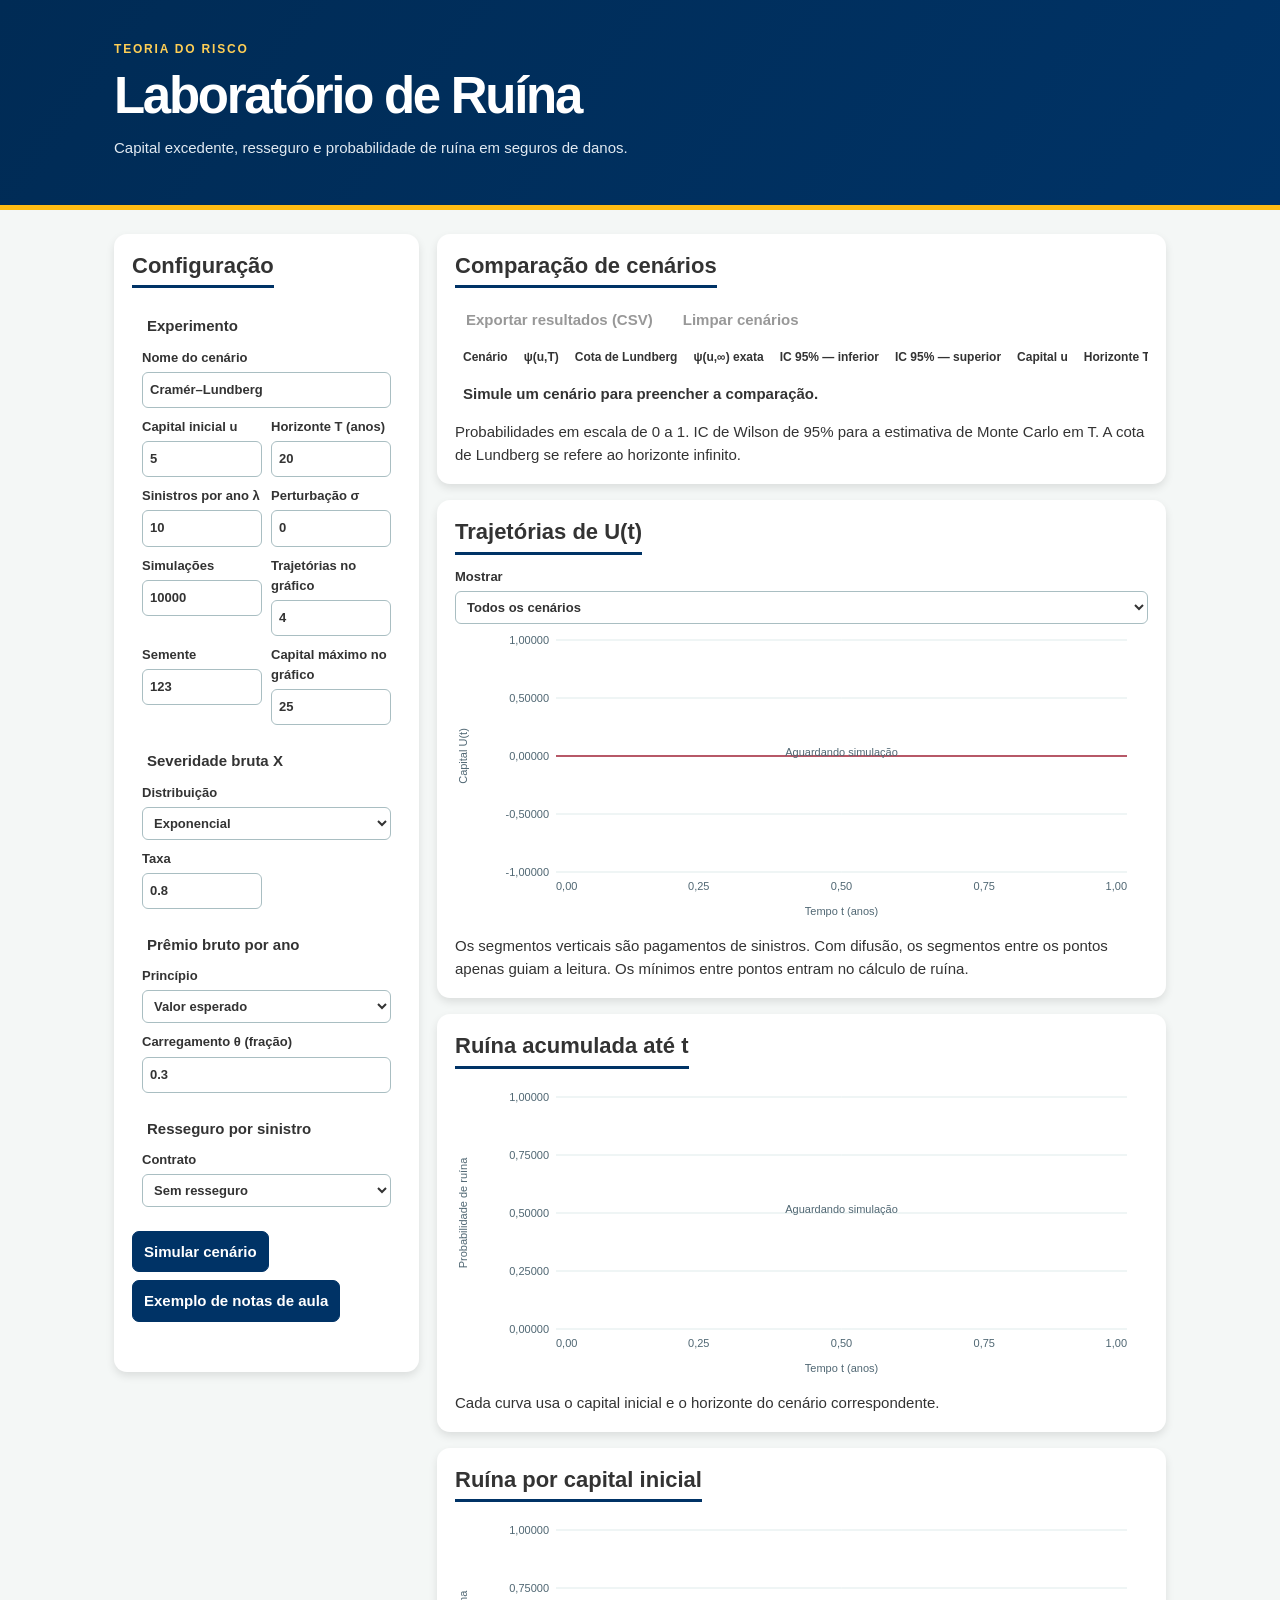
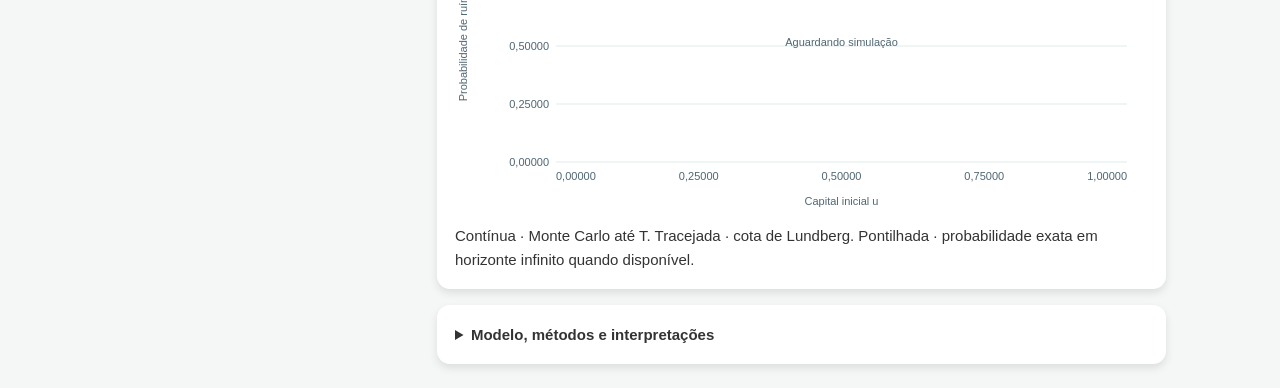
==== interfaces/lab-atuarial-ruina/index.html @ b3646200 "corrigindo nome da pasta e adicionando imagem" ====
<!doctype html>
<html lang="pt-BR">
<head><meta charset="utf-8"><meta name="viewport" content="width=device-width, initial-scale=1"><title>Laboratório de Ruína</title>
<style>
/* ==========================================================================
   CONFIGURAÇÕES GERAIS E TIPOGRAFIA
   ========================================================================== */
body { 
    font-family: 'Roboto', sans-serif; 
    background-color: #f4f7f6; /* Um cinza azulado suave para o fundo */
    color: #333;
}

/* ==========================================================================
   NAVEGAÇÃO E RODAPÉ (CORES INSTITUCIONAIS)
   ========================================================================== */
.navbar { 
    background-color: #003366 !important; /* Azul Atuarial */
}

.navbar-brand, .nav-link { 
    color: white !important; 
}

footer { 
    background-color: #212529; 
    color: white; 
    padding: 40px 0; 
}

/* ==========================================================================
   HERO SECTION E CARROSSEL
   ========================================================================== */
.hero-section { 
    background: linear-gradient(rgba(0,51,102,0.8), rgba(0,51,102,0.8)), 
                url('https://images.unsplash.com/photo-1454165833767-027ffbe10330?auto=format&fit=crop&w=1350&q=80');
    background-size: cover;
    color: white;
    padding: 100px 0;
    text-align: center;
}

.overlay-carousel {
    height: 60vh;
    min-height: 400px;
    background-size: cover;
    background-position: center;
    display: flex;
    align-items: center;
    justify-content: center;
}

.carousel-caption {
    bottom: 30%;
    text-shadow: 2px 2px 10px rgba(0,0,0,0.8);
}

/* ==========================================================================
   COMPONENTES DO PORTAL (NOTÍCIAS E CARDS)
   ========================================================================== */
.section-title { 
    border-bottom: 3px solid #003366; 
    display: inline-block; 
    padding-bottom: 10px; 
    margin-bottom: 30px; 
}

/* Card Genérico de Atuária */
.card-atuaria { 
    transition: transform 0.3s; 
    border: none; 
    box-shadow: 0 4px 8px rgba(0,0,0,0.1); 
}

.card-atuaria:hover { 
    transform: translateY(-5px); 
}

/* Card Específico de Notícias e Eventos */
.news-card {
    transition: all 0.3s ease;
    border-radius: 15px !important;
    overflow: hidden;
    position: relative;
    background: white;
    border: none;
}

.news-card:hover {
    transform: translateY(-10px);
    box-shadow: 0 15px 30px rgba(0,0,0,0.1) !important;
}

.news-card img {
    height: 200px;
    object-fit: cover;
}

/* Badge de Data (Estilo Calendário) */
.date-badge {
    position: absolute;
    top: 15px;
    right: 15px;
    background: white;
    padding: 8px 15px;
    border-radius: 10px;
    box-shadow: 0 4px 10px rgba(0,0,0,0.1);
    z-index: 5;
    text-align: center;
}

.date-badge .day {
    display: block;
    font-size: 1.3rem;
    font-weight: bold;
    color: #003366;
    line-height: 1;
}

.date-badge .month {
    font-size: 0.75rem;
    color: #888;
    font-weight: bold;
}

/* Estilos Específicos da Página de Contato */
.top-bar {
    background-color: #002b55; /* Um azul um pouco mais escuro que o principal */
    font-size: 0.9rem;
}

.top-bar a:hover {
    color: #ffbc13 !important; /* Cor de destaque (amarelo/ouro) parecida com a do IBA */
    transition: 0.3s;
}

.form-control:focus, .form-select:focus {
    border-color: #003366;
    box-shadow: 0 0 0 0.25rem rgba(0, 51, 102, 0.25);
}

.btn-primary {
    background-color: #003366;
    border: none;
}

.btn-primary:hover {
    background-color: #002244;
}
a.text-muted:hover {
    color: #003366 !important; /* Cor azul do Portal Halley ao passar o mouse */
}

/* Estilo da Equipe */
.team-img {
    width: 160px; /* Tamanho fixo para as fotos */
    height: 160px;
    object-fit: cover; /* Garante que a foto não estique */
    border: 5px solid white;
    transition: transform 0.3s ease;
}

.testimonial-item:hover .team-img {
    transform: scale(1.05); /* Leve zoom ao passar o mouse */
    border-color: #003366; /* Muda a borda para o azul do portal */
}

.testimonial-item h5 {
    color: #003366;
}

/* Abrir dropdown ao passar o mouse em telas grandes */
@media (min-width: 992px) {
    .nav-item.dropdown:hover .dropdown-menu {
        display: block;
        margin-top: 0; /* Remove o delay de distância */
    }
}

/* Estilo elegante para o menu suspenso */
.dropdown-menu {
    background-color: white;
    border-radius: 8px;
    padding: 10px 0;
    transition: all 0.3s ease;
}

.dropdown-item {
    color: #003366 !important;
    font-size: 0.9rem;
    padding: 8px 20px;
}

.dropdown-item:hover {
    background-color: #f4f7f6;
    color: #0056b3 !important;
}

.dropdown:hover .dropdown-menu {
        display: block;
        margin-top: 0;
    }
}

/* Layout do laboratório */

:root{color-scheme:light;--navy:#003366;--accent:#003366;--ink:#333;--muted:#53616f;--line:#d6dfe8}*{box-sizing:border-box}body{margin:0;font-size:15px;line-height:1.55}header{background:var(--navy);color:white;padding:28px max(24px,calc((100% - 1052px)/2));border-bottom:4px solid #002b55}h1{font-size:clamp(28px,4vw,45px);margin:3px 0;letter-spacing:-.025em}header p{margin:0;color:#e3edf7}.brand{font-weight:750;color:#fff;letter-spacing:.11em}main{max-width:1100px;margin:auto;padding:24px;display:grid;grid-template-columns:305px minmax(0,1fr);gap:18px;align-items:start}aside,section,details{background:white;border-radius:13px;padding:18px}h2,h3{line-height:1.25;margin:0 0 10px}h2{font-size:22px}h3{font-size:16px}fieldset{margin:14px 0;border:1px solid var(--line);border-radius:8px;padding:10px}legend{font-weight:740;padding:0 5px}.fields{display:grid;grid-template-columns:1fr 1fr;gap:9px}.wide{grid-column:1/-1}label{display:block;font-size:13px;font-weight:650}input,select,button{font:inherit}input,select{width:100%;margin-top:4px;padding:7px;border:1px solid #a9bec2;border-radius:6px;background:white;color:var(--ink);font-variant-numeric:tabular-nums}button{cursor:pointer;border:1px solid var(--accent);border-radius:7px;padding:8px 11px;background:white;color:var(--accent);font-weight:720}button:disabled{opacity:.5;cursor:default}button:focus-visible,input:focus-visible,select:focus-visible{outline:2px solid #003366;outline-offset:2px}.actions,.legend{display:flex;gap:8px;flex-wrap:wrap}.outputs{display:grid;gap:16px;min-width:0}.note,small{color:var(--muted)}.note{margin:6px 0 0}.status{min-height:24px;color:var(--accent);margin-top:8px}.scroll{overflow:auto}table{width:100%;border-collapse:collapse;font-variant-numeric:tabular-nums}th,td{padding:8px;text-align:left;border-bottom:1px solid var(--line);white-space:nowrap}th{font-size:12px;color:var(--muted)}td:first-child{font-weight:700}canvas{display:block;width:100%;height:300px}.legend{margin-top:4px;font-size:13px}.key{display:inline-block;width:22px;border-top:3px solid;vertical-align:middle;margin-right:5px}.key.dash{border-top-style:dashed}.key.dot{border-top-style:dotted}summary{cursor:pointer;font-weight:750}.error{color:#a52133}.math{font-family:Georgia,serif;font-size:17px}a{color:var(--accent)}[hidden]{display:none!important}@media(max-width:850px){main{grid-template-columns:1fr}aside{max-width:none}}@media(max-width:460px){main{padding:10px}aside,section,details{padding:12px}canvas{height:260px}}

.lab-card { box-shadow: 0 4px 8px rgba(0,0,0,.1); min-width: 0; }
.lab-card > .section-title { margin: 0 0 12px; padding-bottom: 6px; }
#form .actions button {
    background-color: #003366;
    color: #fff;
    border: 1px solid #003366;
    visibility: visible;
    opacity: 1;
}
#form .actions button:not(:disabled):is(:hover, :focus-visible) {
    background-color: #002244;
}
#form .actions button:disabled {
    background-color: #53616f;
    border-color: #53616f;
}

/* Cabeçalho no padrão do portal (mesmo estilo do index: gradiente azul, filete dourado) */
body > header {
    background: linear-gradient(125deg, #002b55, #003366);
    color: #ffffff;
    padding: 40px max(24px, calc((100% - 1052px) / 2));
    border-bottom: 5px solid #ffbc13;
}
body > header p {
    color: #e1eaf2;
    margin: 6px 0;
    max-width: 670px;
}
body > header .eyebrow {
    color: #ffcf55;
    font-size: 12px;
    text-transform: uppercase;
    font-weight: 750;
    letter-spacing: .15em;
}
body > header h1 {
    font-size: clamp(29px, 4.1vw, 51px);
    letter-spacing: -.045em;
    line-height: 1.12;
    margin: 8px 0 12px;
}

</style></head>
<body><header><div class="eyebrow">TEORIA DO RISCO</div><h1>Laboratório de Ruína</h1><p>Capital excedente, resseguro e probabilidade de ruína em seguros de danos.</p></header>
<main><aside class="lab-card"><h2 class="section-title">Configuração</h2>
<form id="form">
<fieldset><legend>Experimento</legend><div class="fields">
<label class="wide">Nome do cenário<input name="title" value="Cramér–Lundberg" maxlength="45" required></label>
<label>Capital inicial u<input name="u" type="number" min="0" step="any" value="5" required></label>
<label>Horizonte T (anos)<input name="T" type="number" min="0.0001" step="any" value="20" required></label>
<label>Sinistros por ano λ<input name="lambda" type="number" min="0.000001" step="any" value="10" required></label>
<label>Perturbação σ<input name="sigma" type="number" min="0" step="any" value="0" required></label>
<label>Simulações<input name="n" type="number" min="100" max="200000" step="1" value="10000" required></label>
<label>Trajetórias no gráfico<input name="paths" type="number" min="1" max="10" value="4" required></label>
<label>Semente<input name="seed" type="number" min="0" max="4294967295" value="123" required></label>
<label>Capital máximo no gráfico<input name="umax" type="number" min="0.000001" step="any" value="25" required></label>
</div></fieldset>
<fieldset><legend>Severidade bruta X</legend><div class="fields">
<label class="wide">Distribuição<select name="dist"><option value="exp">Exponencial</option><option value="gamma">Gama</option><option value="ln">Lognormal</option><option value="pareto">Pareto I</option><option value="disc">Discreta</option></select></label>
<label id="labelA"><span>Taxa</span><input name="a" type="number" step="any" value="0.8" required></label>
<label id="labelB" hidden><span>Taxa</span><input name="b" type="number" step="any" value="1" required disabled></label>
<label id="support" hidden class="wide">Valores (separados por espaços)<input name="xs" value="1000 2000 3000" required disabled></label>
<label id="weights" hidden class="wide">Probabilidades (ponto decimal)<input name="ps" value="0.05 0.15 0.80" required disabled></label>
</div></fieldset>
<fieldset><legend>Prêmio bruto por ano</legend><div class="fields">
<label class="wide">Princípio<select name="principle"><option value="mean">Valor esperado</option><option value="pure">Prêmio puro</option><option value="var">Variância</option><option value="sd">Desvio padrão</option><option value="exp">Exponencial (utilidade zero)</option><option value="manual">Taxa informada</option></select></label>
<label class="wide" id="loading"><span>Carregamento θ (fração)</span><input name="theta" type="number" min="0" step="any" value="0.3" required></label>
</div></fieldset>
<fieldset><legend>Resseguro por sinistro</legend><div class="fields">
<label class="wide">Contrato<select name="treaty"><option value="none">Sem resseguro</option><option value="quota">Quota-parte</option><option value="layer">Excesso de danos</option></select></label>
<label id="retention" hidden><span>Prioridade d</span><input name="d" type="number" min="0" step="any" value="3" required disabled></label>
<label id="layerLimit" hidden>Limite da camada L<input name="L" type="number" min="0.000001" step="any" placeholder="Vazio = ilimitada" disabled></label>
<label id="reLoading" hidden class="wide">Carregamento do resseguro η<input name="eta" type="number" min="0" step="any" value="0.2" required disabled></label>
</div></fieldset>
<div class="actions"><button type="submit">Simular cenário</button><button id="example" type="button">Exemplo de notas de aula</button></div>
<div id="status" class="status" role="status"></div>
</form></aside>
<div class="outputs">
<section class="lab-card"><h2 class="section-title">Comparação de cenários</h2><div class="actions"><button id="csv" disabled>Exportar resultados (CSV)</button><button id="clear" disabled>Limpar cenários</button></div>
<div class="scroll"><table id="results"></table></div><p class="note">Probabilidades em escala de 0 a 1. IC de Wilson de 95% para a estimativa de Monte Carlo em T. A cota de Lundberg se refere ao horizonte infinito.</p></section>
<section class="lab-card"><h2 class="section-title">Trajetórias de U(t)</h2><label>Mostrar <select id="pathScenario"><option value="all">Todos os cenários</option></select></label><canvas id="paths" role="img" aria-label="Trajetórias simuladas do capital excedente"></canvas><div id="pathLegend" class="legend"></div><p class="note">Os segmentos verticais são pagamentos de sinistros. Com difusão, os segmentos entre os pontos apenas guiam a leitura. Os mínimos entre pontos entram no cálculo de ruína.</p></section>
<section class="lab-card"><h2 class="section-title">Ruína acumulada até t</h2><canvas id="time" role="img" aria-label="Probabilidade de ruína por tempo de observação"></canvas><div id="timeLegend" class="legend"></div><p class="note">Cada curva usa o capital inicial e o horizonte do cenário correspondente.</p></section>
<section class="lab-card"><h2 class="section-title">Ruína por capital inicial</h2><canvas id="capital" role="img" aria-label="Estimativa, cota superior e probabilidade exata por capital inicial"></canvas><div id="capitalLegend" class="legend"></div><p class="note">Contínua · Monte Carlo até T. Tracejada · cota de Lundberg. Pontilhada · probabilidade exata em horizonte infinito quando disponível.</p></section>
<details class="lab-card"><summary>Modelo, métodos e interpretações</summary>
<p class="math">U(t) = u + ct − Σ Yᵢ + σB(t), com N(t) ∼ Poisson(λt), B independente e Yᵢ = Xᵢ − Cᵢ.</p>
<p>Com σ = 0, obtém-se Cramér–Lundberg. Com σ &gt; 0, a difusão perturba o agregado líquido (equivalentemente, adiciona σB ao capital). A difusão pode gerar variações de ambos os sinais. O evento de ruína é a ocorrência de capital estritamente negativo antes ou em T.</p>
<p>Para um ano, m = λE[X] e v = λE[X²]. Os prêmios brutos disponíveis são m, (1+θ)m, m+θv, m+θ√v, λ(M<sub>X</sub>(θ)−1)/θ e taxa informada. Para θ = 0, o princípio exponencial retorna m. O prêmio cedido é (1+η)λE[C]. A taxa c é o prêmio bruto menos o cedido. A precificação incide sobre o componente de sinistros por saltos.</p>
<p>No quota-parte, C = dX, com d entre 0 e 1. No excesso de danos, C = min(max(X−d,0), L). Após esgotar uma camada finita por sinistro, a parcela acima de d+L volta a ser da seguradora. Com L em branco, a retenção fica limitada a d. Sem franquia temporal, limite anual ou reinstalações.</p>
<p>O saldo médio anual é c−λE[Y]. Com saldo positivo, procura-se R &gt; 0 tal que λ(M<sub>Y</sub>(R)−1) + σ²R²/2 = cR. O valor mostrado para a cota usa exp(−Ru). Para retenção limitada de distribuição contínua, a integração do momento exponencial usa somas superiores e a raiz conservadora. Sem momento exponencial positivo, mostra-se a cota trivial 1. Com severidade retida exponencial, σ = 0 e saldo positivo, a fórmula exata é (λE[Y]/c)exp(−Ru). No modelo não degenerado com saldo não positivo, a probabilidade última é 1.</p>
<p>Os saltos são simulados em seus instantes de ocorrência. Com difusão, cada mínimo condicional entre instantes sucessivos é amostrado pela lei da ponte browniana. As probabilidades por capital reutilizam a perda máxima em cada trajetória. Os tempos da curva acumulada são pontos de avaliação, com mínimo calculado também em todo o intervalo entre eles. Para ler o IC com eventos raros, observe seu limite superior mesmo quando nenhuma trajetória cai em ruína.</p>
<p>Use a mesma unidade monetária para capital, severidade e limites. A variação anual de B tem variância 1, logo σ tem unidade monetária por raiz de ano. Na gama use forma e taxa. Na lognormal use média e desvio padrão do logaritmo. Na Pareto I use mínimo e forma superior a 1.</p>
<p>Base do exemplo de referência: notas de aula de Teoria do Risco.</p>
<p>Pires, D. M., Ferreira, L., Costa, L. H. e Marques, R. A. G. (2020). <em>Teoria do risco atuarial: fundamentos e conceitos</em>. Curitiba, Editora CRV. <a href="https://doi.org/10.24824/978854443755.1">DOI 10.24824/978854443755.1</a>.</p>
</details>
</div></main>
<script>
"use strict";
const $ = id => document.getElementById(id);
const form = $("form");
const fmt = value => value == null ? "—" : value === Infinity ? "∞" : value.toLocaleString("pt-BR", {
  minimumFractionDigits:5, maximumFractionDigits:5, useGrouping:false
});
const palette = ["#003366","#9b4c17","#08776c","#8e3d74","#536119","#533d9c"];
const scenarios = [];
let nextId = 1;
function assert(test, message) { if (!test) throw new Error(message); }

function rng(seed) {
  let state = seed >>> 0;
  return () => {
    state = (state + 0x6D2B79F5) | 0;
    let k = Math.imul(state ^ (state >>> 15), 1 | state);
    k ^= k + Math.imul(k ^ (k >>> 7), 61 | k);
    return (((k ^ (k >>> 14)) >>> 0) + 0.5) / 4294967296;
  };
}
function normal(random) {
  return Math.sqrt(-2 * Math.log(random())) * Math.cos(2 * Math.PI * random());
}
function gammaSample(a, random) {
  if (a < 1) return gammaSample(a + 1, random) * random() ** (1/a);
  const d = a - 1/3;
  while (true) {
    const z = normal(random);
    const w = 1 + z / Math.sqrt(9*d);
    if (w <= 0) continue;
    const v = w ** 3;
    if (Math.log(random()) < z*z/2 + d*(1-v+Math.log(v))) return d*v;
  }
}

// Gamma regularizada Q(a,x), por série inferior ou fração contínua superior.
function logGamma(z) {
  if (z < .5) return Math.log(Math.PI / Math.sin(Math.PI*z)) - logGamma(1-z);
  const coef = [676.5203681218851,-1259.1392167224028,771.3234287776531,-176.6150291621406,
    12.5073432786869,-0.1385710952657201,9.98436957801957e-6,1.50563273514931e-7];
  z -= 1;
  let sum = .9999999999998099;
  coef.forEach((v,i) => { sum += v/(z+i+1); });
  const t = z + 7.5;
  return .5*Math.log(2*Math.PI) + (z+.5)*Math.log(t) - t + Math.log(sum);
}
function gammaRatio(a,x,upper) {
  if (x <= 0) return upper ? 1 : 0;
  if (!Number.isFinite(x)) return upper ? 0 : 1;
  const logFactor = -x + a * Math.log(x) - logGamma(a);
  const tiny = 1e-300;
  if (x < a+1) {
    let term = 1/a, sum=term;
    for (let k=1;k<=20000;k++) {
      term *= x/(a+k);
      sum += term;
      if (term < sum*1e-14) break;
    }
    const logP = Math.min(0,logFactor+Math.log(sum));
    return upper ? -Math.expm1(logP) : Math.exp(logP);
  }
  let b=x+1-a, c=1/tiny, d=1/b, h=d;
  for (let k=1;k<=20000;k++) {
    const f=-k*(k-a);
    b += 2;
    d = f*d+b;
    c = b+f/c;
    d = 1/(Math.abs(d)<tiny ? tiny : d);
    if (Math.abs(c)<tiny) c=tiny;
    const change=d*c;
    h *= change;
    if (Math.abs(change-1)<1e-14) break;
  }
  const logQ = Math.min(0,logFactor+Math.log(h));
  return upper ? Math.exp(logQ) : -Math.expm1(logQ);
}
function normalTail(z) {
  return z >= 0 ? .5*gammaRatio(.5,z*z/2,true) : .5+.5*gammaRatio(.5,z*z/2,false);
}

function makeDistribution(p) {
  const {dist,a,b} = p;
  if (dist === "disc") {
    const parse = input => input.trim().split(/[\s;]+/).map(Number);
    assert(p.xs.trim() && p.ps.trim(),"Informe os valores e as probabilidades.");
    const xs = parse(p.xs), ps = parse(p.ps);
    const total = ps.reduce((x,y)=>x+y,0);
    assert(xs.length === ps.length && xs.length <= 200 && xs.every(x=>Number.isFinite(x)&&x>=0)
      && ps.every(x=>Number.isFinite(x)&&x>=0) && Math.abs(total-1)<1e-9,
      "Informe até 200 valores e probabilidades não negativos, com soma das probabilidades igual a 1.");
    const atoms=xs.map((x,i)=>[x,ps[i]/total]).filter(([,w])=>w>0);
    const avg = f => atoms.reduce((acc,[x,w])=>acc+w*f(x),0);
    return {
      atoms, mean:avg(x=>x), second:avg(x=>x*x), max:Math.max(...atoms.map(([x])=>x)),
      tail:(x,k=0)=>avg(y=>y>x ? y**k : 0),
      mgfMinus:r=>avg(x=>Math.expm1(r*x)),
      sample:random=>{
        let q=random();
        for (const [x,w] of atoms) { q-=w; if (q<=0) return x; }
        return atoms.at(-1)[0];
      }
    };
  }
  if (dist === "exp" || dist === "gamma") {
    const shape = dist === "exp" ? 1 : a;
    const rate = dist === "exp" ? a : b;
    assert(shape>0 && shape<=1e6 && rate>0,"Use forma positiva até 1 milhão e taxa positiva.");
    const mean=shape/rate, second=mean*(shape+1)/rate;
    const moments=[1,mean,second];
    return {
      mean,second,max:Infinity,rate,shape,
      sample:random=>shape===1 ? -Math.log(random())/rate : gammaSample(shape,random)/rate,
      tail:(x,k=0)=>moments[k]*gammaRatio(shape+k,rate*x,true),
      mgfMinus:r=>r>=rate ? Infinity : Math.expm1(-shape*Math.log1p(-r/rate))
    };
  }
  if (dist === "ln") {
    assert(b>0,"O desvio padrão logarítmico deve ser positivo.");
    const moment = k => Math.exp(k*a+k*k*b*b/2);
    return {
      mean:moment(1),second:moment(2),max:Infinity,mgfMinus:()=>Infinity,
      sample:random=>Math.exp(a+b*normal(random)),
      tail:(x,k=0)=>x<=0 ? moment(k) : moment(k)*normalTail((Math.log(x)-a-k*b*b)/b)
    };
  }
  assert(a>0 && b>1,"Use mínimo positivo e forma maior que 1 para Pareto I.");
  const moment = k => k<b ? a**k*b/(b-k) : Infinity;
  return {
    mean:moment(1),second:moment(2),max:Infinity,mgfMinus:()=>Infinity,
    sample:random=>a*random()**(-1/b),
    tail:(x,k=0)=>x<=a ? moment(k) : moment(k)*(a/x)**(b-k)
  };
}

function makeTreaty(p, dist) {
  const {treaty,d,L} = p;
  if (treaty === "none" || (treaty==="quota" && d===0)) {
    return {retain:x=>x, mean:dist.mean, ceded:0, mgfMinus:dist.mgfMinus,
      rate:dist.shape===1 ? dist.rate : null, scale:Math.sqrt(dist.second), bounded:dist.max===0};
  }
  if (treaty === "quota") {
    assert(d>=0 && d<=1,"A fração cedida deve estar entre 0 e 1.");
    const q=1-d;
    return {retain:x=>q*x, mean:q*dist.mean, ceded:d*dist.mean,
      mgfMinus:r=>q===0 ? 0 : dist.mgfMinus(q*r),
      rate:dist.shape===1 && q>0 ? dist.rate/q : null,
      scale:q===0 ? 0 : q*Math.sqrt(dist.second), bounded:q===0 || dist.max===0};
  }
  const cededAt = x => Math.min(Math.max(x-d,0),L);
  const retain = x => x-cededAt(x);
  if (dist.atoms) {
    const mean=dist.atoms.reduce((s,[x,w])=>s+w*retain(x),0);
    const ceded=dist.atoms.reduce((s,[x,w])=>s+w*cededAt(x),0);
    return {retain,mean,ceded,scale:retain(dist.max),bounded:retain(dist.max)===0,
      mgfMinus:r=>dist.atoms.reduce((s,[x,w])=>s+w*Math.expm1(r*retain(x)),0)};
  }
  if (L===Infinity) {
    const ceded=Math.max(0,dist.tail(d,1)-d*dist.tail(d));
    const mean=Math.max(0,dist.mean-ceded);
    // M_Y(r)-1 = integral de r exp(rx) P(Y>x) em [0,d].
    // A sobrevivência na extremidade esquerda majora o integrando ponderado.
    const grid=1024;
    const survival=Array.from({length:grid},(_,i)=>dist.tail(d*i/grid));
    return {retain:x=>Math.min(x,d),mean,ceded,scale:d,bounded:d===0,
      mgfMinus:r=>{
        if (d===0) return 0;
        const step=r*d/grid;
        if (r*d>700) return Infinity;
        return Math.expm1(step)*survival.reduce((s,q,i)=>s+q*Math.exp(i*step),0);
      }, conservative:d>0};
  }
  const end=d+L;
  assert(Number.isFinite(end) && end>d,"A soma da prioridade e do limite deve ser representável.");
  // Integra a sobrevivência na camada por meio da diferença entre stop-losses.
  const stop = x=>Math.max(0,dist.tail(x,1)-x*dist.tail(x));
  const ceded=Math.max(0,Math.min(dist.mean,stop(d)-stop(end)));
  return {retain,mean:dist.mean-ceded,ceded,scale:Math.sqrt(dist.second),bounded:false,
    rate:d===0 && dist.shape===1 ? dist.rate : null,
    mgfMinus:r=>{
      if (d===0 && dist.shape===1) return r>=dist.rate ? Infinity : Math.exp(-dist.rate*L)*dist.mgfMinus(r);
      if (!dist.rate || r>=dist.rate) return Infinity;
      const rate=dist.rate-r;
      const mgf=1+dist.mgfMinus(r);
      const tiltedBelow=mgf*gammaRatio(dist.shape,rate*d,false);
      const baseBelow=gammaRatio(dist.shape,dist.rate*d,false);
      const baseAbove=dist.tail(end);
      const baseMiddle=Math.max(0,dist.tail(d)-baseAbove);
      const tiltedAbove=Math.exp(Math.log(mgf)-r*L)*gammaRatio(dist.shape,rate*end,true);
      return Math.max(0,tiltedBelow-baseBelow + Math.expm1(r*d)*baseMiddle + tiltedAbove-baseAbove);
    }};
}

function theoretical(p, dist, treaty) {
  const {lambda,theta,principle,eta,sigma} = p;
  const grossLoss=lambda*dist.mean;
  let gross;
  if (principle==="pure") gross=grossLoss;
  if (principle==="mean") gross=(1+theta)*grossLoss;
  if (principle==="manual") gross=theta;
  if (principle==="var" || principle==="sd") {
    const variance=lambda*dist.second;
    assert(theta===0 || Number.isFinite(variance),"O princípio selecionado exige variância finita.");
    gross=theta===0 ? grossLoss : grossLoss+theta*(principle==="var" ? variance : Math.sqrt(variance));
  }
  if (principle==="exp") {
    gross=theta===0 ? grossLoss : lambda*dist.mgfMinus(theta)/theta;
    assert(Number.isFinite(gross),"O princípio exponencial exige momento exponencial finito no parâmetro escolhido.");
  }
  const ceded=(1+eta)*(lambda*treaty.ceded), net=gross-ceded, loss=lambda*treaty.mean;
  const drift=net-loss;
  assert([gross,ceded,net,loss].every(Number.isFinite),"Reduza a escala dos parâmetros monetários.");
  const zeroRisk=sigma===0 && treaty.bounded;
  if (zeroRisk) return {gross,ceded,net,loss,drift,R:null,bound:()=>net<0 ? 1 : 0,exact:()=>net<0 ? 1 : 0,
    explanation:"Capital determinístico após retenção"};
  const trivial = explanation => ({gross,ceded,net,loss,drift,R:null,bound:()=>1,
    exact:drift<=0 ? ()=>1 : null, explanation});
  if (drift<=0) return trivial("Saldo médio não positivo");
  if (treaty.mgfMinus(1e-12/Math.max(treaty.mean,1e-12))===Infinity && !dist.rate && !treaty.conservative && !treaty.bounded && !dist.atoms)
    return trivial("Sem momento exponencial positivo para a retenção");
  const scale=Math.max(treaty.mean,Math.min(treaty.scale,1e100),sigma/Math.sqrt(lambda),1e-100);
  const f = r => lambda*(treaty.mgfMinus(r)/r)+.5*sigma*sigma*r-net;
  let lo=0, hi=1/scale;
  for (let i=0;i<100 && f(hi)<0;i++) hi*=2;
  if (f(hi)<0 || !Number.isFinite(hi)) return trivial("Raiz fora da faixa numérica");
  for (let i=0;i<90;i++) {
    const mid=(lo+hi)/2;
    if (f(mid)<=0) lo=mid;
    else hi=mid;
  }
  // Em retenções exponenciais (inclusive com átomo em zero), usa a raiz fechada.
  const closed=sigma===0 && treaty.rate;
  const R=closed ? treaty.rate*(drift/net) : lo;
  if (!(R>1e-10/scale)) return trivial("Raiz positiva abaixo da resolução numérica");
  return {gross,ceded,net,loss,drift,R,bound:u=>Math.exp(-R*u),
    exact:closed ? u=>(loss/net)*Math.exp(-R*u) : null,
    explanation:treaty.conservative ? "Coeficiente conservador da cota" : "Cota de Lundberg"};
}

function wilson(count,n) {
  const z=1.959963984540054, p=count/n;
  const middle=(p+z*z/(2*n))/(1+z*z/n);
  const half=z*Math.sqrt(p*(1-p)/n+z*z/(4*n*n))/(1+z*z/n);
  return [count===0 ? 0 : Math.max(0,middle-half),count===n ? 1 : Math.min(1,middle+half)];
}
function countAbove(sorted,x) {
  let lo=0,hi=sorted.length;
  while (lo<hi) {
    const mid=(lo+hi)>>>1;
    if (sorted[mid]<=x) lo=mid+1;
    else hi=mid;
  }
  return sorted.length-lo;
}
async function simulate(p,dist,treaty,th,progress=()=>{}) {
  // Fluxos separados mantêm os saltos iguais ao alterar somente prêmio, capital ou resseguro.
  const clock=rng(p.seed), sizes=rng(p.seed^0x5bd1e995), noise=rng(p.seed^0x9e3779b9);
  const steps=80, times=Array.from({length:steps+1},(_,i)=>p.T*i/steps);
  const counts=new Uint32Array(steps+1), maxima=new Float64Array(p.n), paths=[];
  for (let i=0;i<p.n;i++) {
    let t=0, balance=0, minimum=0, next=-Math.log(clock())/p.lambda;
    const pts=i<p.paths ? [[0,p.u]] : null;
    function advance(end) {
      const dt=end-t;
      const start=balance;
      balance+=th.net*dt;
      if (p.sigma>0 && dt>0) {
        const sd=p.sigma*Math.sqrt(dt);
        balance+=sd*normal(noise);
        const excursion=sd*Math.sqrt(-2*Math.log(noise()));
        // Forma estável da solução quadrática do mínimo da ponte.
        const diff=Math.abs(balance-start);
        const denominator=Math.hypot(diff,excursion)+diff;
        const deduction=denominator===0 ? 0 : (excursion/denominator)*(excursion/2);
        minimum=Math.min(minimum, Math.min(start,balance)-deduction);
      } else minimum=Math.min(minimum,balance);
      t=end;
      if (pts) pts.push([t,balance+p.u]);
    }
    for (let j=1;j<=steps;j++) {
      while (next<=times[j]) {
        advance(next);
        balance-=treaty.retain(dist.sample(sizes));
        minimum=Math.min(minimum,balance);
        if (pts) pts.push([t,balance+p.u]);
        next+=-Math.log(clock())/p.lambda;
      }
      advance(times[j]);
      if (-minimum>p.u) counts[j]++;
    }
    assert(Number.isFinite(minimum) && Number.isFinite(balance),"A trajetória excedeu a faixa numérica.");
    maxima[i]=-minimum;
    if (pts) paths.push(pts);
    if (i%250===249) {
      progress((i+1)/p.n);
      await new Promise(resolve=>setTimeout(resolve,0));
    }
  }
  maxima.sort();
  const count=counts[steps];
  return {p,th,count,interval:wilson(count,p.n),prob:count/p.n,paths,
    time:times.map((t,j)=>[t,counts[j]/p.n]),maxima};
}

const field = name => form.elements.namedItem(name);
function toggle(id,visible) {
  $(id).hidden=!visible;
  $(id).querySelector("input").disabled=!visible;
}
function updateFields() {
  const dist=field("dist").value, treaty=field("treaty").value, rule=field("principle").value;
  const names={exp:["Taxa"],gamma:["Forma","Taxa"],ln:["Média do log","Desvio do log"],pareto:["Mínimo","Forma"]};
  toggle("labelA",dist!=="disc");
  toggle("labelB",Boolean(names[dist]?.[1]));
  toggle("support",dist==="disc");
  toggle("weights",dist==="disc");
  if (names[dist]) {
    $("labelA").querySelector("span").textContent=names[dist][0];
    $("labelB").querySelector("span").textContent=names[dist][1] ?? "";
  }
  toggle("loading",rule!=="pure");
  $("loading").querySelector("span").textContent=({mean:"Carregamento θ (fração)",var:"Coeficiente de variância θ",
    sd:"Coeficiente de desvio padrão θ",exp:"Aversão ao risco θ",manual:"Prêmio bruto anual"})[rule] ?? "Carregamento θ";
  toggle("retention",treaty!=="none");
  $("retention").querySelector("span").textContent=treaty==="quota" ? "Fração cedida d" : "Prioridade d";
  toggle("layerLimit",treaty==="layer");
  toggle("reLoading",treaty!=="none");
  field("d").max=treaty==="quota" ? "1" : "";
}
function readParams() {
  const raw=Object.fromEntries(new FormData(form));
  const p={...raw};
  for (const key of ["u","T","lambda","sigma","n","paths","seed","umax","a","b","theta","d","eta"]) {
    p[key]=Number(raw[key] ?? 0);
  }
  p.L=raw.L ? Number(raw.L) : Infinity;
  p.title=p.title.trim();
  assert(p.title.length>0,"Informe o nome do cenário.");
  assert(p.lambda*p.T<=30000 && p.n*(p.lambda*p.T+80)<=40000000,
    "Reduza o horizonte, a frequência ou as simulações. Limites por cenário: 30 mil sinistros esperados por trajetória e 40 milhões de operações esperadas.");
  assert(scenarios.length<12,"Limpe a comparação para incluir mais cenários. Limite de 12 por sessão.");
  return p;
}
const headers=["Cenário","ψ(u,T)","Cota de Lundberg","ψ(u,∞) exata","IC 95% — inferior","IC 95% — superior",
  "Capital u","Horizonte T","Ruínas / simulações","Prêmio bruto","Prêmio cedido","Prêmio líquido c",
  "Sinistro retido médio/ano","Saldo médio/ano","R usado","Observação"];
function row(s) {
  const {p,th}=s;
  return [p.title,s.prob,th.bound(p.u),th.exact?.(p.u) ?? null,...s.interval,p.u,p.T,
    `${s.count} / ${p.n}`,th.gross,th.ceded,th.net,th.loss,th.drift,th.R,th.explanation];
}
function showTable() {
  const table=$("results");
  table.replaceChildren();
  const head=table.createTHead().insertRow();
  headers.forEach(label=>{
    const th=document.createElement("th");
    th.textContent=label;
    th.scope="col";
    head.append(th);
  });
  const body=table.createTBody();
  if (!scenarios.length) {
    const cell=body.insertRow().insertCell();
    cell.colSpan=headers.length;
    cell.textContent="Simule um cenário para preencher a comparação.";
  }
  for (const scenario of scenarios) {
    const tr=body.insertRow();
    row(scenario).forEach((value, i)=>{
      const cell=tr.insertCell();
      cell.textContent=typeof value==="string" ? value : fmt(value);
      if (i===0) cell.style.color=scenario.color;
    });
  }
  $("csv").disabled=$("clear").disabled=!scenarios.length;
}
function drawGraph(id,series,{xmax,ymin=0,ymax=1,xlabel,ylabel,zero=false,timeAxis=false}) {
  const canvas=$(id), ctx=canvas.getContext("2d");
  const width=canvas.clientWidth, height=canvas.clientHeight, ratio=window.devicePixelRatio||1;
  if (!width || !height) return;
  canvas.width=width*ratio;
  canvas.height=height*ratio;
  ctx.scale(ratio,ratio);
  const left=width<425 ? 83 : 101, right=21, top=16, bottom=52;
  const w=width-left-right, h=height-top-bottom;
  const X=x=>left+w*x/xmax, Y=y=>top+h*(1-(y-ymin)/(ymax-ymin));
  const tick=v=>{
    const s=fmt(v);
    return s.length>11 ? v.toExponential(5).replace(".",",") : s;
  };
  const timeTick=new Intl.NumberFormat("pt-BR", {
    minimumFractionDigits:2, maximumFractionDigits:2, useGrouping:false
  });
  ctx.font="11px Roboto, sans-serif";
  ctx.fillStyle="#506773";
  ctx.textAlign="right";
  for (let i=0;i<=4;i++) {
    const y=ymin+(ymax-ymin)*i/4;
    ctx.beginPath();ctx.moveTo(left,Y(y));ctx.lineTo(width-right,Y(y));ctx.strokeStyle="#dfebeb";ctx.stroke();
    ctx.fillText(tick(y),left-7,Y(y)+4);
  }
  ctx.textAlign="center";
  const bins=width<450 ? 2 : 4;
  for (let i=0;i<=bins;i++) {
    const x=xmax*i/bins;
    const pos=X(x);
    ctx.textAlign=i===0 ? "left" : i===bins ? "right" : "center";
    ctx.fillText(timeAxis ? timeTick.format(x) : tick(x),pos,Y(ymin)+18);
  }
  ctx.textAlign="center";
  ctx.fillText(xlabel,left+w/2,height-9);
  ctx.save();ctx.translate(12,top+h/2);ctx.rotate(-Math.PI/2);ctx.fillText(ylabel,0,0);ctx.restore();
  ctx.save();
  ctx.beginPath();ctx.rect(left,top,w,h);ctx.clip();
  if (zero && ymin<=0 && ymax>=0) {
    ctx.beginPath();ctx.moveTo(left,Y(0));ctx.lineTo(width-right,Y(0));ctx.strokeStyle="#a42438";ctx.lineWidth=1.5;ctx.stroke();
  }
  for (const line of series) {
    ctx.strokeStyle=line.color;
    ctx.globalAlpha=line.alpha ?? 1;
    ctx.lineWidth=line.alpha ? 1.25 : 2;
    ctx.setLineDash(line.dash ?? []);
    ctx.beginPath();
    line.points.forEach(([x,y],i)=>i===0 ? ctx.moveTo(X(x),Y(y)) : ctx.lineTo(X(x),Y(y)));
    ctx.stroke();
  }
  ctx.restore();
  if (!series.length) {
    ctx.fillStyle="#506773";
    ctx.fillText("Aguardando simulação",left+w/2,top+h/2);
  }
}
function legend(id,items) {
  $(id).replaceChildren();
  for (const {label,color,style=""} of items) {
    const span=document.createElement("span"), key=document.createElement("i");
    key.className="key "+style;
    key.style.borderColor=color;
    span.append(key,document.createTextNode(label));
    $(id).append(span);
  }
}
function drawAll() {
  const selection=$("pathScenario").value;
  const visible=scenarios.filter(s=>selection==="all" || String(s.id)===selection);
  const pathSeries=visible.flatMap(s=>s.paths.map(points=>({points,color:s.color,alpha:.75})));
  let ymin=0,ymax=0;
  for (const line of pathSeries) for (const [,y] of line.points) {ymin=Math.min(ymin,y);ymax=Math.max(ymax,y);}
  const extent=Math.max(Math.abs(ymax),Math.abs(ymin));
  const padding=extent>0 ? extent*.07 : 1;
  drawGraph("paths",pathSeries,{xmax:Math.max(0,...visible.map(s=>s.p.T))||1,
    ymin:ymin-padding,ymax:ymax+padding,xlabel:"Tempo t (anos)",timeAxis:true,ylabel:"Capital U(t)",zero:true});
  const keys=scenarios.map(s=>({label:s.p.title,color:s.color}));
  legend("pathLegend",visible.map(s=>({label:s.p.title,color:s.color})));
  drawGraph("time",scenarios.map(s=>({color:s.color,points:s.time})),
    {xmax:Math.max(0,...scenarios.map(s=>s.p.T))||1,xlabel:"Tempo t (anos)",timeAxis:true,ylabel:"Probabilidade de ruína"});
  legend("timeLegend",keys);
  const capital=scenarios.flatMap(s=>{
    const x=Array.from({length:161},(_,i)=>s.p.umax*i/160);
    if (s.p.u<=s.p.umax) x.push(s.p.u);
    x.sort((a,b)=>a-b);
    const line=(fn,dash)=>({color:s.color,points:x.map(u=>[u,fn(u)]),dash});
    return [line(u=>countAbove(s.maxima,u)/s.p.n),line(s.th.bound,[7,4]),
      ...(s.th.exact ? [line(s.th.exact,[2,4])] : [])];
  });
  drawGraph("capital",capital,{xmax:Math.max(0,...scenarios.map(s=>s.p.umax))||1,
    xlabel:"Capital inicial u",ylabel:"Probabilidade de ruína"});
  legend("capitalLegend",keys);
}
function status(message,error=false) {
  $("status").textContent=message;
  $("status").classList.toggle("error",error);
}
function attachScenario(s) {
  s.id=nextId++;
  s.color=palette[scenarios.length%palette.length];
  scenarios.push(s);
  $("pathScenario").add(new Option(s.p.title,String(s.id)));
  showTable();
  drawAll();
}
field("dist").addEventListener("change",()=>{
  const defaults={exp:[.8,1],gamma:[2,1.6],ln:[0,.65],pareto:[.5,2.5]};
  const pair=defaults[field("dist").value];
  if (pair) [field("a").value,field("b").value]=pair;
});
field("treaty").addEventListener("change",()=>{
  field("d").value=field("treaty").value==="quota" ? .25 : 3;
});
form.addEventListener("change",updateFields);
form.addEventListener("submit",async event=>{
  event.preventDefault();
  const button=form.querySelector('[type="submit"]');
  button.disabled=true;
  try {
    const p=readParams(), dist=makeDistribution(p), treaty=makeTreaty(p,dist);
    const th=theoretical(p,dist,treaty);
    status("Simulando…");
    const scenario=await simulate(p,dist,treaty,th,pct=>status(`Simulando… ${Math.round(pct*100)}%`));
    attachScenario(scenario);
    status(`Cenário incluído · ${p.title}`);
  } catch(error) { status(error.message,true); }
  finally {button.disabled=false;}
});
$("example").addEventListener("click",()=>{form.reset();updateFields();status("Exemplo carregado. Use Simular cenário.");});
$("clear").addEventListener("click",()=>{
  scenarios.length=0;
  $("pathScenario").replaceChildren(new Option("Todos os cenários","all"));
  status("Comparação limpa.");
  showTable();
  drawAll();
});
$("pathScenario").addEventListener("change",drawAll);
new ResizeObserver(drawAll).observe($("paths").parentElement);
$("csv").addEventListener("click",()=>{
  const rows=[["tipo","cenário","t","capital","probabilidade","cota","exata","parâmetros e resultados"],
    ...scenarios.flatMap(s=>[
      ["resumo",s.p.title,s.p.T,s.p.u,s.prob,s.th.bound(s.p.u),s.th.exact?.(s.p.u) ?? "",
        JSON.stringify({parametros:{...s.p,L:s.p.L===Infinity?"ilimitado":s.p.L},resultados:Object.fromEntries(headers.map((h,i)=>[h,row(s)[i]]))})],
      ...s.time.map(([t,prob])=>["tempo",s.p.title,t,s.p.u,prob,"","",""]),
      ...Array.from({length:161},(_,i)=>{
        const u=s.p.umax*i/160;
        return ["capital",s.p.title,s.p.T,u,countAbove(s.maxima,u)/s.p.n,s.th.bound(u),s.th.exact?.(u) ?? "",""];
      }),
      ...s.paths.flatMap((path,i)=>path.map(([t,u])=>[`trajetória ${i+1}`,s.p.title,t,u,"","","",""]))
    ])];
  const quote=value=>{
    let str=String(value);
    if (typeof value==="number") str=str.replace(".",",");
    else if (/^[\s]*[=+@-]/.test(str)) str="'"+str;
    return '"'+str.replaceAll('"','""')+'"';
  };
  const csv="\uFEFF"+rows.map(record=>record.map(quote).join(";")).join("\r\n");
  const url=URL.createObjectURL(new Blob([csv],{type:"text/csv;charset=utf-8"}));
  const link=document.createElement("a");
  link.href=url;link.download="resultados_ruina.csv";link.click();
  setTimeout(()=>URL.revokeObjectURL(url),1000);
});
updateFields();
showTable();
drawAll();
</script></body></html>
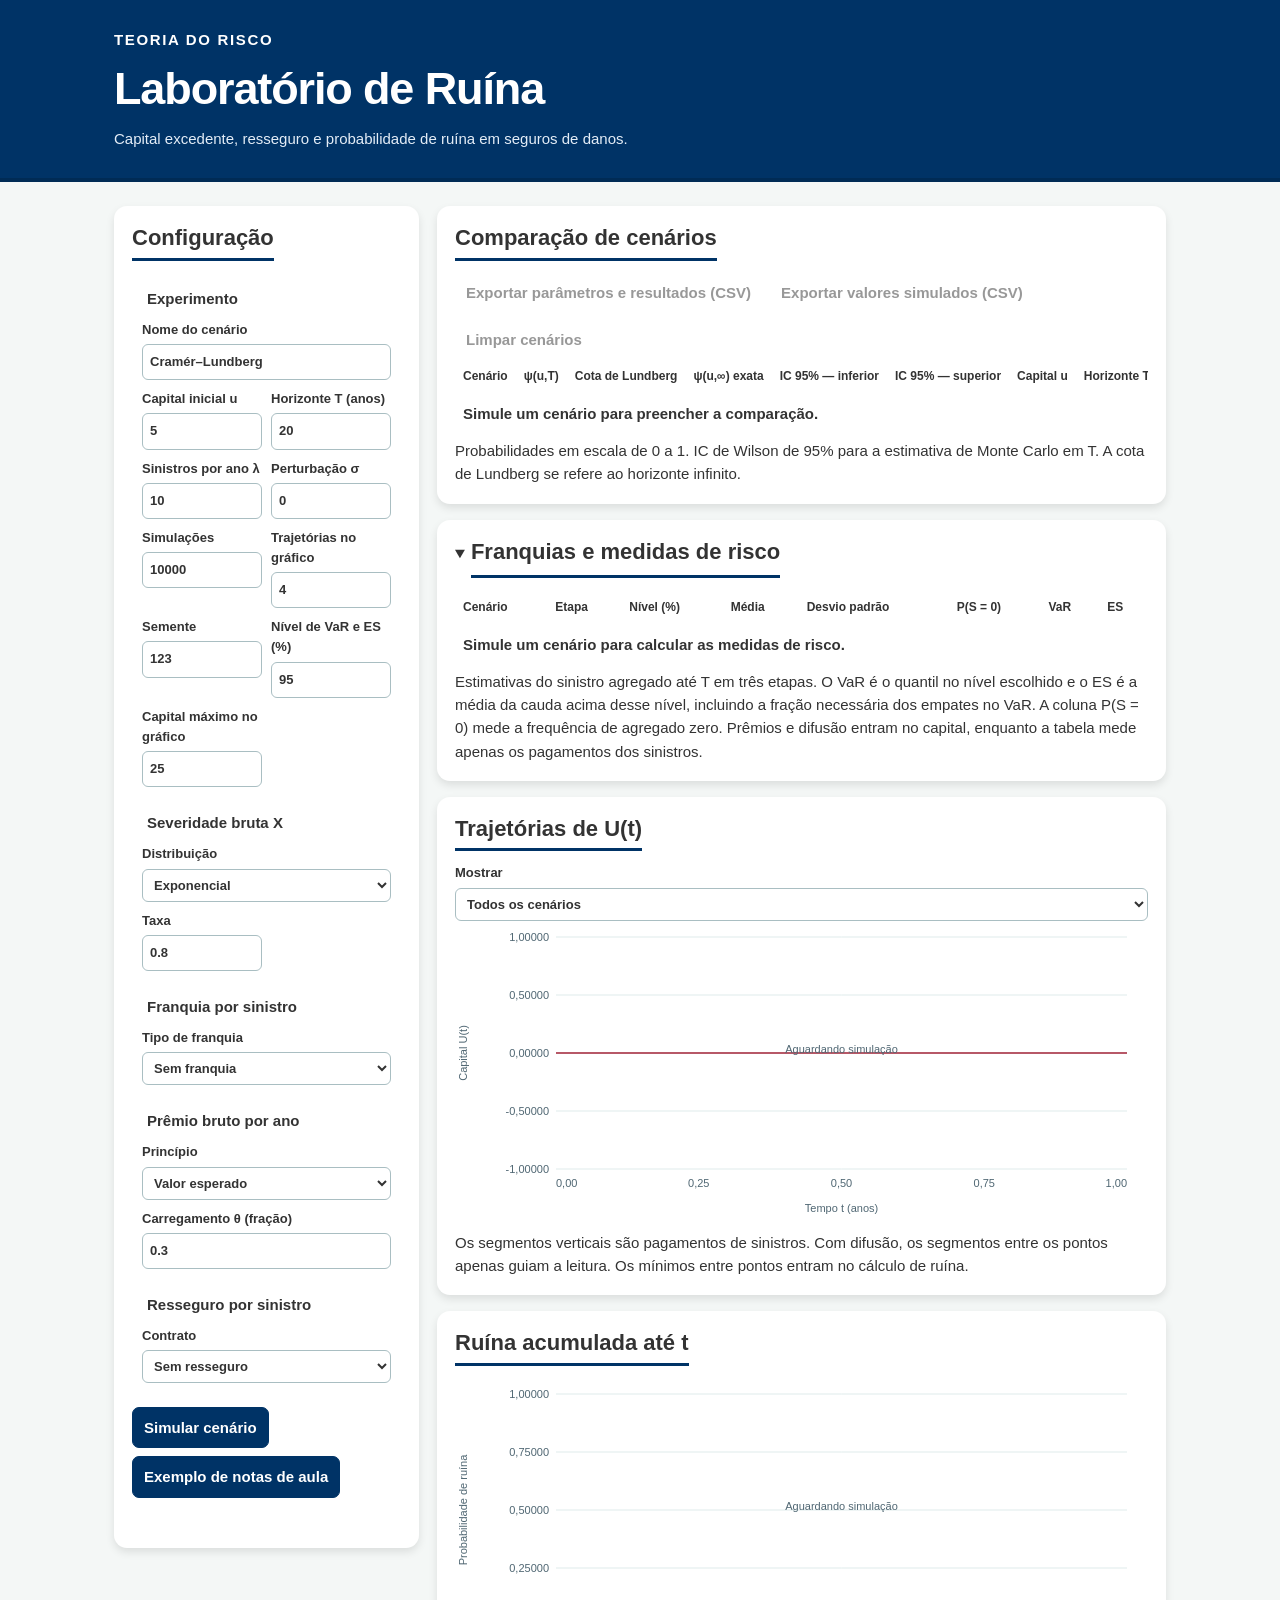
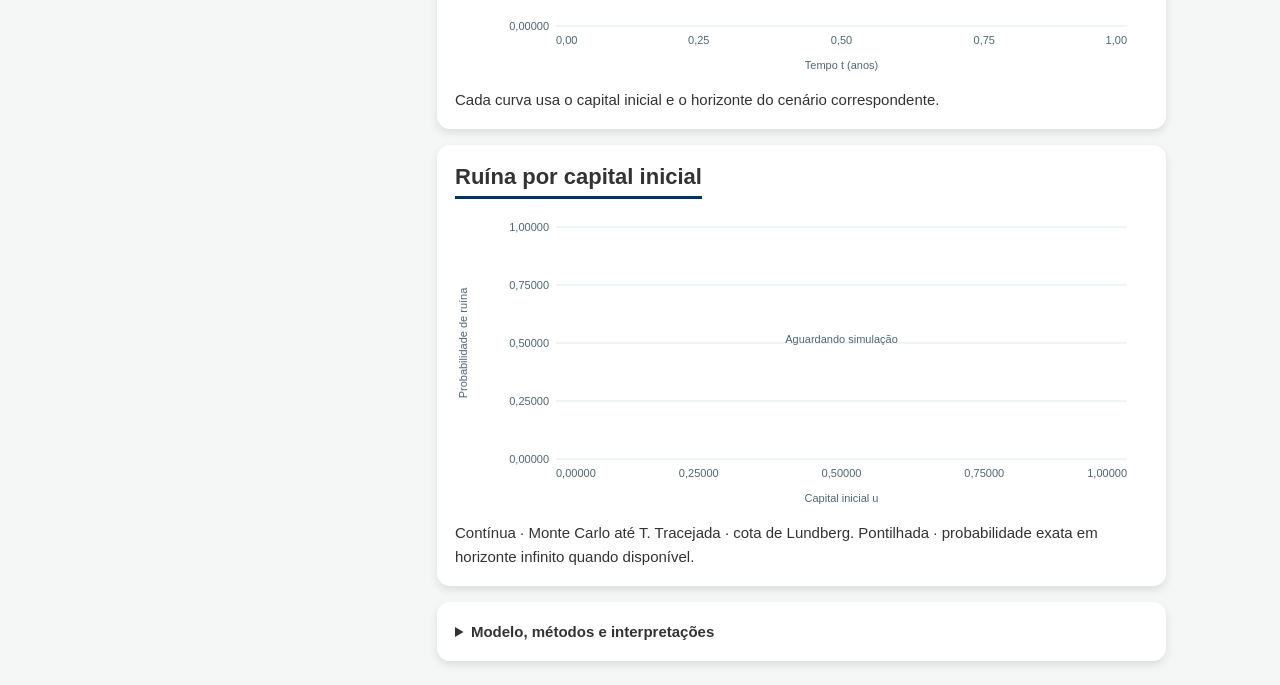
==== commit 8049474e: "atualização da  interface" ====
--- a/interfaces/lab-atuarial-ruina/index.html
+++ b/interfaces/lab-atuarial-ruina/index.html
@@ -1,6 +1,6 @@
 <!doctype html>
 <html lang="pt-BR">
-<head><meta charset="utf-8"><meta name="viewport" content="width=device-width, initial-scale=1"><title>Laboratório de Ruína</title>
+<head><meta charset="utf-8"><meta name="viewport" content="width=device-width, initial-scale=1"><title>Laboratório de Ruína | TEORIA DO RISCO</title>
 <style>
 /* ==========================================================================
    CONFIGURAÇÕES GERAIS E TIPOGRAFIA
@@ -223,34 +223,10 @@
     border-color: #53616f;
 }
 
-/* Cabeçalho no padrão do portal (mesmo estilo do index: gradiente azul, filete dourado) */
-body > header {
-    background: linear-gradient(125deg, #002b55, #003366);
-    color: #ffffff;
-    padding: 40px max(24px, calc((100% - 1052px) / 2));
-    border-bottom: 5px solid #ffbc13;
-}
-body > header p {
-    color: #e1eaf2;
-    margin: 6px 0;
-    max-width: 670px;
-}
-body > header .eyebrow {
-    color: #ffcf55;
-    font-size: 12px;
-    text-transform: uppercase;
-    font-weight: 750;
-    letter-spacing: .15em;
-}
-body > header h1 {
-    font-size: clamp(29px, 4.1vw, 51px);
-    letter-spacing: -.045em;
-    line-height: 1.12;
-    margin: 8px 0 12px;
-}
-
+details[aria-labelledby="riskHeading"] > summary > h2 { margin: 0; }
+#riskPanel { margin-top: 12px; }
 </style></head>
-<body><header><div class="eyebrow">TEORIA DO RISCO</div><h1>Laboratório de Ruína</h1><p>Capital excedente, resseguro e probabilidade de ruína em seguros de danos.</p></header>
+<body><header class="navbar"><div class="brand navbar-brand">TEORIA DO RISCO</div><h1>Laboratório de Ruína</h1><p>Capital excedente, resseguro e probabilidade de ruína em seguros de danos.</p></header>
 <main><aside class="lab-card"><h2 class="section-title">Configuração</h2>
 <form id="form">
 <fieldset><legend>Experimento</legend><div class="fields">
@@ -262,6 +238,7 @@
 <label>Simulações<input name="n" type="number" min="100" max="200000" step="1" value="10000" required></label>
 <label>Trajetórias no gráfico<input name="paths" type="number" min="1" max="10" value="4" required></label>
 <label>Semente<input name="seed" type="number" min="0" max="4294967295" value="123" required></label>
+<label>Nível de VaR e ES (%)<input name="level" type="number" min="0.01" max="99.99" step="any" value="95" required></label>
 <label>Capital máximo no gráfico<input name="umax" type="number" min="0.000001" step="any" value="25" required></label>
 </div></fieldset>
 <fieldset><legend>Severidade bruta X</legend><div class="fields">
@@ -270,6 +247,10 @@
 <label id="labelB" hidden><span>Taxa</span><input name="b" type="number" step="any" value="1" required disabled></label>
 <label id="support" hidden class="wide">Valores (separados por espaços)<input name="xs" value="1000 2000 3000" required disabled></label>
 <label id="weights" hidden class="wide">Probabilidades (ponto decimal)<input name="ps" value="0.05 0.15 0.80" required disabled></label>
+</div></fieldset>
+<fieldset><legend>Franquia por sinistro</legend><div class="fields">
+<label class="wide">Tipo de franquia<select name="deductible"><option value="none">Sem franquia</option><option value="ordinary">Dedutível (simples)</option><option value="integral">Integral</option></select></label>
+<label class="wide" id="deductibleValue" hidden>Valor da franquia f<input name="f" type="number" min="0" step="any" value="0.5" required disabled></label>
 </div></fieldset>
 <fieldset><legend>Prêmio bruto por ano</legend><div class="fields">
 <label class="wide">Princípio<select name="principle"><option value="mean">Valor esperado</option><option value="pure">Prêmio puro</option><option value="var">Variância</option><option value="sd">Desvio padrão</option><option value="exp">Exponencial (utilidade zero)</option><option value="manual">Taxa informada</option></select></label>
@@ -285,16 +266,24 @@
 <div id="status" class="status" role="status"></div>
 </form></aside>
 <div class="outputs">
-<section class="lab-card"><h2 class="section-title">Comparação de cenários</h2><div class="actions"><button id="csv" disabled>Exportar resultados (CSV)</button><button id="clear" disabled>Limpar cenários</button></div>
+<section class="lab-card"><h2 class="section-title">Comparação de cenários</h2><div class="actions"><button id="csvSummary" type="button" disabled>Exportar parâmetros e resultados (CSV)</button><button id="csvSimulations" type="button" disabled>Exportar valores simulados (CSV)</button><button id="clear" disabled>Limpar cenários</button></div>
 <div class="scroll"><table id="results"></table></div><p class="note">Probabilidades em escala de 0 a 1. IC de Wilson de 95% para a estimativa de Monte Carlo em T. A cota de Lundberg se refere ao horizonte infinito.</p></section>
+<details class="lab-card" open aria-labelledby="riskHeading">
+<summary aria-controls="riskPanel"><h2 class="section-title" id="riskHeading">Franquias e medidas de risco</h2></summary>
+<div id="riskPanel">
+<div class="scroll" tabindex="0" role="region" aria-label="Tabela de medidas de risco"><table id="riskResults"></table></div>
+<p class="note">Estimativas do sinistro agregado até T em três etapas. O VaR é o quantil no nível escolhido e o ES é a média da cauda acima desse nível, incluindo a fração necessária dos empates no VaR. A coluna P(S = 0) mede a frequência de agregado zero. Prêmios e difusão entram no capital, enquanto a tabela mede apenas os pagamentos dos sinistros.</p>
+</div>
+</details>
 <section class="lab-card"><h2 class="section-title">Trajetórias de U(t)</h2><label>Mostrar <select id="pathScenario"><option value="all">Todos os cenários</option></select></label><canvas id="paths" role="img" aria-label="Trajetórias simuladas do capital excedente"></canvas><div id="pathLegend" class="legend"></div><p class="note">Os segmentos verticais são pagamentos de sinistros. Com difusão, os segmentos entre os pontos apenas guiam a leitura. Os mínimos entre pontos entram no cálculo de ruína.</p></section>
 <section class="lab-card"><h2 class="section-title">Ruína acumulada até t</h2><canvas id="time" role="img" aria-label="Probabilidade de ruína por tempo de observação"></canvas><div id="timeLegend" class="legend"></div><p class="note">Cada curva usa o capital inicial e o horizonte do cenário correspondente.</p></section>
 <section class="lab-card"><h2 class="section-title">Ruína por capital inicial</h2><canvas id="capital" role="img" aria-label="Estimativa, cota superior e probabilidade exata por capital inicial"></canvas><div id="capitalLegend" class="legend"></div><p class="note">Contínua · Monte Carlo até T. Tracejada · cota de Lundberg. Pontilhada · probabilidade exata em horizonte infinito quando disponível.</p></section>
 <details class="lab-card"><summary>Modelo, métodos e interpretações</summary>
-<p class="math">U(t) = u + ct − Σ Yᵢ + σB(t), com N(t) ∼ Poisson(λt), B independente e Yᵢ = Xᵢ − Cᵢ.</p>
+<p class="math">U(t) = u + ct − Σ Yᵢ + σB(t), com N(t) ∼ Poisson(λt), B independente e Yᵢ = Iᵢ − Cᵢ.</p>
 <p>Com σ = 0, obtém-se Cramér–Lundberg. Com σ &gt; 0, a difusão perturba o agregado líquido (equivalentemente, adiciona σB ao capital). A difusão pode gerar variações de ambos os sinais. O evento de ruína é a ocorrência de capital estritamente negativo antes ou em T.</p>
-<p>Para um ano, m = λE[X] e v = λE[X²]. Os prêmios brutos disponíveis são m, (1+θ)m, m+θv, m+θ√v, λ(M<sub>X</sub>(θ)−1)/θ e taxa informada. Para θ = 0, o princípio exponencial retorna m. O prêmio cedido é (1+η)λE[C]. A taxa c é o prêmio bruto menos o cedido. A precificação incide sobre o componente de sinistros por saltos.</p>
-<p>No quota-parte, C = dX, com d entre 0 e 1. No excesso de danos, C = min(max(X−d,0), L). Após esgotar uma camada finita por sinistro, a parcela acima de d+L volta a ser da seguradora. Com L em branco, a retenção fica limitada a d. Sem franquia temporal, limite anual ou reinstalações.</p>
+<p>O dano bruto é X. Sem franquia, a indenização I = X. Na franquia dedutível, I = max(X−f, 0). Na integral, I = X se X &gt; f e zero nos demais casos. O prêmio bruto é calculado sobre I pelo princípio escolhido; o resseguro incide depois, e Y = I−C é a perda retida. A frequência de ocorrências λ permanece a mesma, inclusive para sinistros com indenização zero.</p>
+<p>Para um ano, m = λE[I] e v = λE[I²]. Os prêmios brutos disponíveis são m, (1+θ)m, m+θv, m+θ√v, λ(M<sub>I</sub>(θ)−1)/θ e taxa informada. Para θ = 0, o princípio exponencial retorna m. O prêmio cedido é (1+η)λE[C]. A taxa c é o prêmio bruto menos o cedido. A precificação incide sobre o componente de sinistros por saltos.</p>
+<p>No quota-parte, C = dI, com d entre 0 e 1. No excesso de danos, C = min(max(I−d,0), L). Após esgotar uma camada finita por sinistro, a parcela acima de d+L volta a ser da seguradora. Com L em branco, a retenção fica limitada a d. Sem franquia temporal, limite anual ou reinstalações.</p>
 <p>O saldo médio anual é c−λE[Y]. Com saldo positivo, procura-se R &gt; 0 tal que λ(M<sub>Y</sub>(R)−1) + σ²R²/2 = cR. O valor mostrado para a cota usa exp(−Ru). Para retenção limitada de distribuição contínua, a integração do momento exponencial usa somas superiores e a raiz conservadora. Sem momento exponencial positivo, mostra-se a cota trivial 1. Com severidade retida exponencial, σ = 0 e saldo positivo, a fórmula exata é (λE[Y]/c)exp(−Ru). No modelo não degenerado com saldo não positivo, a probabilidade última é 1.</p>
 <p>Os saltos são simulados em seus instantes de ocorrência. Com difusão, cada mínimo condicional entre instantes sucessivos é amostrado pela lei da ponte browniana. As probabilidades por capital reutilizam a perda máxima em cada trajetória. Os tempos da curva acumulada são pontos de avaliação, com mínimo calculado também em todo o intervalo entre eles. Para ler o IC com eventos raros, observe seu limite superior mesmo quando nenhuma trajetória cai em ruína.</p>
 <p>Use a mesma unidade monetária para capital, severidade e limites. A variação anual de B tem variância 1, logo σ tem unidade monetária por raiz de ano. Na gama use forma e taxa. Na lognormal use média e desvio padrão do logaritmo. Na Pareto I use mínimo e forma superior a 1.</p>
@@ -416,6 +405,7 @@
       mean,second,max:Infinity,rate,shape,
       sample:random=>shape===1 ? -Math.log(random())/rate : gammaSample(shape,random)/rate,
       tail:(x,k=0)=>moments[k]*gammaRatio(shape+k,rate*x,true),
+      logTiltTail:(r,x)=>-shape*Math.log1p(-r/rate)+Math.log(gammaRatio(shape,(rate-r)*x,true)),
       mgfMinus:r=>r>=rate ? Infinity : Math.expm1(-shape*Math.log1p(-r/rate))
     };
   }
@@ -435,6 +425,44 @@
     sample:random=>a*random()**(-1/b),
     tail:(x,k=0)=>x<=a ? moment(k) : moment(k)*(a/x)**(b-k)
   };
+}
+
+function applyDeductible(p, dist) {
+  if (!p.deductible || p.deductible==="none" || p.f===0) return {pay:x=>x,dist};
+  const f=p.f;
+  const shift=p.deductible==="ordinary" ? f : 0;
+  const pay=x=>x>f ? x-shift : 0;
+  if (dist.atoms) {
+    const atoms=dist.atoms.map(([x,w])=>[pay(x),w]);
+    const tail=(x,k=0)=>atoms.reduce((s,[y,w])=>s+(y>x ? w*y**k : 0),0);
+    return {pay,dist:{atoms,tail,mean:tail(0,1),second:tail(0,2),
+      max:pay(dist.max),mgfMinus:r=>atoms.reduce((s,[y,w])=>s+w*Math.expm1(r*y),0)}};
+  }
+
+  // Para I = (X - deslocamento) 1{X > f}, I > x exige X > max(f,x+deslocamento).
+  const threshold=x=>Math.max(f,x+shift);
+  const tail=(x,k=0)=>{
+    const t=threshold(x), prob=dist.tail(t);
+    if (k===0) return prob;
+    if (dist.shape===1 && shift===f) return prob*(k===1 ? 1/dist.rate : 2/dist.rate**2) +
+      (x===0 ? 0 : prob*(k===1 ? x : x*x+2*x/dist.rate));
+    const moment=dist.tail(t,k);
+    if (shift===0 || !Number.isFinite(moment)) return moment;
+    if (k===1) return Math.max(0,moment-shift*prob);
+    return Math.max(0,moment-2*shift*dist.tail(t,1)+shift*shift*prob);
+  };
+  // Quando X é exponencial, o excesso acima de f mantém a taxa original.
+  const exponential=dist.shape===1 && shift===f;
+  const logTiltTail=dist.logTiltTail ?
+    (r,x)=>dist.logTiltTail(r,threshold(x))-r*shift : null;
+  const logPayProb=dist.logTiltTail?.(0,f);
+  return {pay,dist:{tail,max:Infinity,mean:tail(0,1),second:tail(0,2),rate:dist.rate,
+    shape:exponential ? 1 : null,logTiltTail,
+    mgfMinus:r=>{
+      if (!logTiltTail || r>=dist.rate) return Infinity;
+      if (logPayProb===-Infinity) return Math.exp(logTiltTail(r,0));
+      return Math.exp(logPayProb)*Math.expm1(logTiltTail(r,0)-logPayProb);
+    }}};
 }
 
 function makeTreaty(p, dist) {
@@ -482,16 +510,13 @@
   return {retain,mean:dist.mean-ceded,ceded,scale:Math.sqrt(dist.second),bounded:false,
     rate:d===0 && dist.shape===1 ? dist.rate : null,
     mgfMinus:r=>{
-      if (d===0 && dist.shape===1) return r>=dist.rate ? Infinity : Math.exp(-dist.rate*L)*dist.mgfMinus(r);
+      if (d===0 && dist.shape===1) return r>=dist.rate ? Infinity : dist.tail(L)*(r/(dist.rate-r));
       if (!dist.rate || r>=dist.rate) return Infinity;
-      const rate=dist.rate-r;
-      const mgf=1+dist.mgfMinus(r);
-      const tiltedBelow=mgf*gammaRatio(dist.shape,rate*d,false);
-      const baseBelow=gammaRatio(dist.shape,dist.rate*d,false);
-      const baseAbove=dist.tail(end);
-      const baseMiddle=Math.max(0,dist.tail(d)-baseAbove);
-      const tiltedAbove=Math.exp(Math.log(mgf)-r*L)*gammaRatio(dist.shape,rate*end,true);
-      return Math.max(0,tiltedBelow-baseBelow + Math.expm1(r*d)*baseMiddle + tiltedAbove-baseAbove);
+      const abovePriority=dist.tail(d), aboveLayer=dist.tail(end);
+      const tiltedBelowMinus=dist.mgfMinus(r) -
+        (Math.exp(dist.logTiltTail(r,d))-abovePriority);
+      const tiltedAboveMinus=Math.exp(dist.logTiltTail(r,end)-r*L)-aboveLayer;
+      return Math.max(0,tiltedBelowMinus + Math.expm1(r*d)*(abovePriority-aboveLayer) + tiltedAboveMinus);
     }};
 }
 
@@ -556,12 +581,33 @@
   }
   return sorted.length-lo;
 }
-async function simulate(p,dist,treaty,th,progress=()=>{}) {
+function riskMetrics(values,level) {
+  values.sort();
+  const n=values.length, position=level*n;
+  const nearest=Math.round(position);
+  const cut=Math.abs(position-nearest)<=4*Number.EPSILON*n ? nearest : position;
+  const index=Math.min(n-1,Math.max(0,Math.ceil(cut)-1));
+  let mean=0, sumSquares=0, zeros=0, es=0;
+  for (let i=0;i<n;i++) {
+    const x=values[i], delta=x-mean;
+    mean+=delta/(i+1);
+    sumSquares+=delta*(x-mean);
+    if (x===0) zeros++;
+    const weight=Math.max(0,Math.min(1,i+1-cut));
+    es+=x*(weight/(n-cut));
+  }
+  return [mean,Math.sqrt(Math.max(0,sumSquares/n)),zeros/n,values[index],es];
+}
+const riskNames=["Dano bruto","Indenização após franquia","Perda retida após resseguro"];
+const riskLabels=["Média","Desvio padrão","P(S = 0)","VaR","ES"];
+async function simulate(p,dist,treaty,th,progress=()=>{},pay=x=>x) {
   // Fluxos separados mantêm os saltos iguais ao alterar somente prêmio, capital ou resseguro.
   const clock=rng(p.seed), sizes=rng(p.seed^0x5bd1e995), noise=rng(p.seed^0x9e3779b9);
   const steps=80, times=Array.from({length:steps+1},(_,i)=>p.T*i/steps);
-  const counts=new Uint32Array(steps+1), maxima=new Float64Array(p.n), paths=[];
+  const counts=new Uint32Array(steps+1), deficits=new Float64Array(p.n), paths=[];
+  const aggregates=riskNames.map(()=>new Float64Array(p.n));
   for (let i=0;i<p.n;i++) {
+    let gross=0, insured=0, retained=0;
     let t=0, balance=0, minimum=0, next=-Math.log(clock())/p.lambda;
     const pts=i<p.paths ? [[0,p.u]] : null;
     function advance(end) {
@@ -584,7 +630,11 @@
     for (let j=1;j<=steps;j++) {
       while (next<=times[j]) {
         advance(next);
-        balance-=treaty.retain(dist.sample(sizes));
+        const damage=dist.sample(sizes), indemnity=pay(damage), kept=treaty.retain(indemnity);
+        gross+=damage;
+        insured+=indemnity;
+        retained+=kept;
+        balance-=kept;
         minimum=Math.min(minimum,balance);
         if (pts) pts.push([t,balance+p.u]);
         next+=-Math.log(clock())/p.lambda;
@@ -593,16 +643,20 @@
       if (-minimum>p.u) counts[j]++;
     }
     assert(Number.isFinite(minimum) && Number.isFinite(balance),"A trajetória excedeu a faixa numérica.");
-    maxima[i]=-minimum;
+    assert([gross,insured,retained].every(Number.isFinite),"O sinistro agregado excedeu a faixa numérica.");
+    [aggregates[0][i],aggregates[1][i],aggregates[2][i]]=[gross,insured,retained];
+    deficits[i]=-minimum;
     if (pts) paths.push(pts);
     if (i%250===249) {
       progress((i+1)/p.n);
       await new Promise(resolve=>setTimeout(resolve,0));
     }
   }
-  maxima.sort();
+  // Ordena cópias para preservar o pareamento entre agregado e capital por réplica.
+  const maxima=deficits.slice().sort();
   const count=counts[steps];
-  return {p,th,count,interval:wilson(count,p.n),prob:count/p.n,paths,
+  const risk=aggregates.map(values=>riskMetrics(values.slice(),(p.level ?? 95)/100));
+  return {p,th,count,risk,aggregates,deficits,interval:wilson(count,p.n),prob:count/p.n,paths,
     time:times.map((t,j)=>[t,counts[j]/p.n]),maxima};
 }
 
@@ -625,6 +679,7 @@
   toggle("loading",rule!=="pure");
   $("loading").querySelector("span").textContent=({mean:"Carregamento θ (fração)",var:"Coeficiente de variância θ",
     sd:"Coeficiente de desvio padrão θ",exp:"Aversão ao risco θ",manual:"Prêmio bruto anual"})[rule] ?? "Carregamento θ";
+  toggle("deductibleValue",field("deductible").value!=="none");
   toggle("retention",treaty!=="none");
   $("retention").querySelector("span").textContent=treaty==="quota" ? "Fração cedida d" : "Prioridade d";
   toggle("layerLimit",treaty==="layer");
@@ -634,7 +689,7 @@
 function readParams() {
   const raw=Object.fromEntries(new FormData(form));
   const p={...raw};
-  for (const key of ["u","T","lambda","sigma","n","paths","seed","umax","a","b","theta","d","eta"]) {
+  for (const key of ["u","T","lambda","sigma","n","paths","seed","umax","a","b","theta","d","eta","f","level"]) {
     p[key]=Number(raw[key] ?? 0);
   }
   p.L=raw.L ? Number(raw.L) : Infinity;
@@ -677,7 +732,31 @@
       if (i===0) cell.style.color=scenario.color;
     });
   }
-  $("csv").disabled=$("clear").disabled=!scenarios.length;
+  for (const id of ["csvSummary","csvSimulations","clear"]) $(id).disabled=!scenarios.length;
+}
+function showRisk() {
+  const table=$("riskResults");
+  table.replaceChildren();
+  const head=table.createTHead().insertRow();
+  const labels=["Cenário","Etapa","Nível (%)",...riskLabels];
+  for (const label of labels) {
+    const cell=document.createElement("th");
+    cell.scope="col";
+    cell.textContent=label;
+    head.append(cell);
+  }
+  const body=table.createTBody();
+  if (!scenarios.length) {
+    const cell=body.insertRow().insertCell();
+    cell.colSpan=labels.length;
+    cell.textContent="Simule um cenário para calcular as medidas de risco.";
+  }
+  for (const s of scenarios) s.risk.forEach((values,i)=>{
+    const tr=body.insertRow();
+    for (const value of [s.p.title,riskNames[i],s.p.level,...values]) {
+      tr.insertCell().textContent=typeof value==="number" ? fmt(value) : value;
+    }
+  });
 }
 function drawGraph(id,series,{xmax,ymin=0,ymax=1,xlabel,ylabel,zero=false,timeAxis=false}) {
   const canvas=$(id), ctx=canvas.getContext("2d");
@@ -782,6 +861,7 @@
   scenarios.push(s);
   $("pathScenario").add(new Option(s.p.title,String(s.id)));
   showTable();
+  showRisk();
   drawAll();
 }
 field("dist").addEventListener("change",()=>{
@@ -798,10 +878,11 @@
   const button=form.querySelector('[type="submit"]');
   button.disabled=true;
   try {
-    const p=readParams(), dist=makeDistribution(p), treaty=makeTreaty(p,dist);
-    const th=theoretical(p,dist,treaty);
+    const p=readParams(), grossDist=makeDistribution(p);
+    const {dist,pay}=applyDeductible(p,grossDist);
+    const treaty=makeTreaty(p,dist), th=theoretical(p,dist,treaty);
     status("Simulando…");
-    const scenario=await simulate(p,dist,treaty,th,pct=>status(`Simulando… ${Math.round(pct*100)}%`));
+    const scenario=await simulate(p,grossDist,treaty,th,pct=>status(`Simulando… ${Math.round(pct*100)}%`),pay);
     attachScenario(scenario);
     status(`Cenário incluído · ${p.title}`);
   } catch(error) { status(error.message,true); }
@@ -813,35 +894,89 @@
   $("pathScenario").replaceChildren(new Option("Todos os cenários","all"));
   status("Comparação limpa.");
   showTable();
+  showRisk();
   drawAll();
 });
 $("pathScenario").addEventListener("change",drawAll);
 new ResizeObserver(drawAll).observe($("paths").parentElement);
-$("csv").addEventListener("click",()=>{
-  const rows=[["tipo","cenário","t","capital","probabilidade","cota","exata","parâmetros e resultados"],
-    ...scenarios.flatMap(s=>[
-      ["resumo",s.p.title,s.p.T,s.p.u,s.prob,s.th.bound(s.p.u),s.th.exact?.(s.p.u) ?? "",
-        JSON.stringify({parametros:{...s.p,L:s.p.L===Infinity?"ilimitado":s.p.L},resultados:Object.fromEntries(headers.map((h,i)=>[h,row(s)[i]]))})],
-      ...s.time.map(([t,prob])=>["tempo",s.p.title,t,s.p.u,prob,"","",""]),
-      ...Array.from({length:161},(_,i)=>{
-        const u=s.p.umax*i/160;
-        return ["capital",s.p.title,s.p.T,u,countAbove(s.maxima,u)/s.p.n,s.th.bound(u),s.th.exact?.(u) ?? "",""];
-      }),
-      ...s.paths.flatMap((path,i)=>path.map(([t,u])=>[`trajetória ${i+1}`,s.p.title,t,u,"","","",""]))
-    ])];
-  const quote=value=>{
-    let str=String(value);
-    if (typeof value==="number") str=str.replace(".",",");
-    else if (/^[\s]*[=+@-]/.test(str)) str="'"+str;
-    return '"'+str.replaceAll('"','""')+'"';
-  };
-  const csv="\uFEFF"+rows.map(record=>record.map(quote).join(";")).join("\r\n");
-  const url=URL.createObjectURL(new Blob([csv],{type:"text/csv;charset=utf-8"}));
+// Parâmetros de cada cenário em colunas próprias, ao lado dos dois conjuntos de resultados.
+const parameterColumns=[
+  ["lambda","Frequência λ"],["sigma","Difusão σ"],["n","Número de simulações"],
+  ["paths","Trajetórias exibidas"],["seed","Semente"],["umax","Capital máximo no gráfico"],
+  ["dist","Distribuição"],["a","Parâmetro a da distribuição"],["b","Parâmetro b da distribuição"],
+  ["xs","Severidades discretas"],["ps","Probabilidades discretas"],
+  ["deductible","Tipo de franquia"],["f","Valor da franquia"],
+  ["principle","Princípio de prêmio"],["theta","Parâmetro de prêmio"],
+  ["treaty","Tipo de resseguro"],["d","Fração cedida ou prioridade"],["L","Limite da camada"],
+  ["eta","Carregamento do resseguro"],["level","Nível de VaR e ES (%)"]
+];
+function exportedParameter(p,key) {
+  if (key==="L") return p.treaty==="layer" ? (p.L===Infinity ? "ilimitado" : p.L) : "";
+  if ((key==="a" && p.dist==="disc") || (key==="b" && ["disc","exp"].includes(p.dist)) ||
+      (key==="f" && p.deductible==="none") || (key==="theta" && p.principle==="pure") ||
+      (["d","eta"].includes(key) && p.treaty==="none")) return "";
+  return p[key] ?? "";
+}
+function* summaryRows(items) {
+  yield ["ID do cenário",...headers,...parameterColumns.map(([,label])=>label),
+    ...riskNames.flatMap(stage=>riskLabels.map(metric=>stage+" — "+metric))];
+  for (const s of items) {
+    yield [s.id,...row(s),...parameterColumns.map(([key])=>exportedParameter(s.p,key)),...s.risk.flat()];
+  }
+}
+function* simulationRows(items) {
+  yield ["Tipo","ID do cenário","Cenário","Réplica","Tempo (anos)","Capital inicial",
+    ...riskNames,"Capital mínimo","Ruína até T (0/1)","U(t)","Probabilidade estimada"];
+  for (const s of items) {
+    const label=[s.id,s.p.title];
+    for (let i=0;i<s.p.n;i++) {
+      yield ["réplica",...label,i+1,s.p.T,s.p.u,...s.aggregates.map(values=>values[i]),
+        s.p.u-s.deficits[i],Number(s.deficits[i]>s.p.u),"",""];
+    }
+    for (const [i,path] of s.paths.entries()) {
+      for (const [t,u] of path) {
+        yield ["trajetória",...label,i+1,t,s.p.u,"","","","","",u,""];
+      }
+    }
+    for (const [t,prob] of s.time) {
+      yield ["ruína por tempo",...label,"",t,s.p.u,"","","","","","",prob];
+    }
+    const capitals=Array.from({length:161},(_,i)=>s.p.umax*i/160);
+    if (s.p.u<=s.p.umax && !capitals.includes(s.p.u)) capitals.push(s.p.u);
+    for (const u of capitals.sort((a,b)=>a-b)) {
+      yield ["ruína por capital",...label,"",s.p.T,u,"","","","","","",countAbove(s.maxima,u)/s.p.n];
+    }
+  }
+}
+function csvField(value) {
+  let str=String(value ?? "");
+  if (typeof value==="number") str=str.replace(".",",");
+  else if (/^[\s]*[=+@-]/.test(str) || /^[\t\r\n]/.test(str)) str="'"+str;
+  return '"'+str.replaceAll('"','""')+'"';
+}
+function downloadCsv(filename,rows) {
+  const chunks=["\uFEFF"];
+  let lines=[];
+  for (const record of rows) {
+    lines.push(record.map(csvField).join(";")+"\r\n");
+    if (lines.length===2048) {
+      chunks.push(lines.join(""));
+      lines=[];
+    }
+  }
+  chunks.push(lines.join(""));
+  const url=URL.createObjectURL(new Blob(chunks,{type:"text/csv;charset=utf-8"}));
   const link=document.createElement("a");
-  link.href=url;link.download="resultados_ruina.csv";link.click();
+  link.href=url;link.download=filename;
+  document.body.append(link);
+  link.click();
+  link.remove();
   setTimeout(()=>URL.revokeObjectURL(url),1000);
-});
+}
+$("csvSummary").addEventListener("click",()=>downloadCsv("parametros_e_resultados.csv",summaryRows(scenarios)));
+$("csvSimulations").addEventListener("click",()=>downloadCsv("valores_simulados.csv",simulationRows(scenarios)));
 updateFields();
 showTable();
+showRisk();
 drawAll();
-</script></body></html>+</script></body></html>
